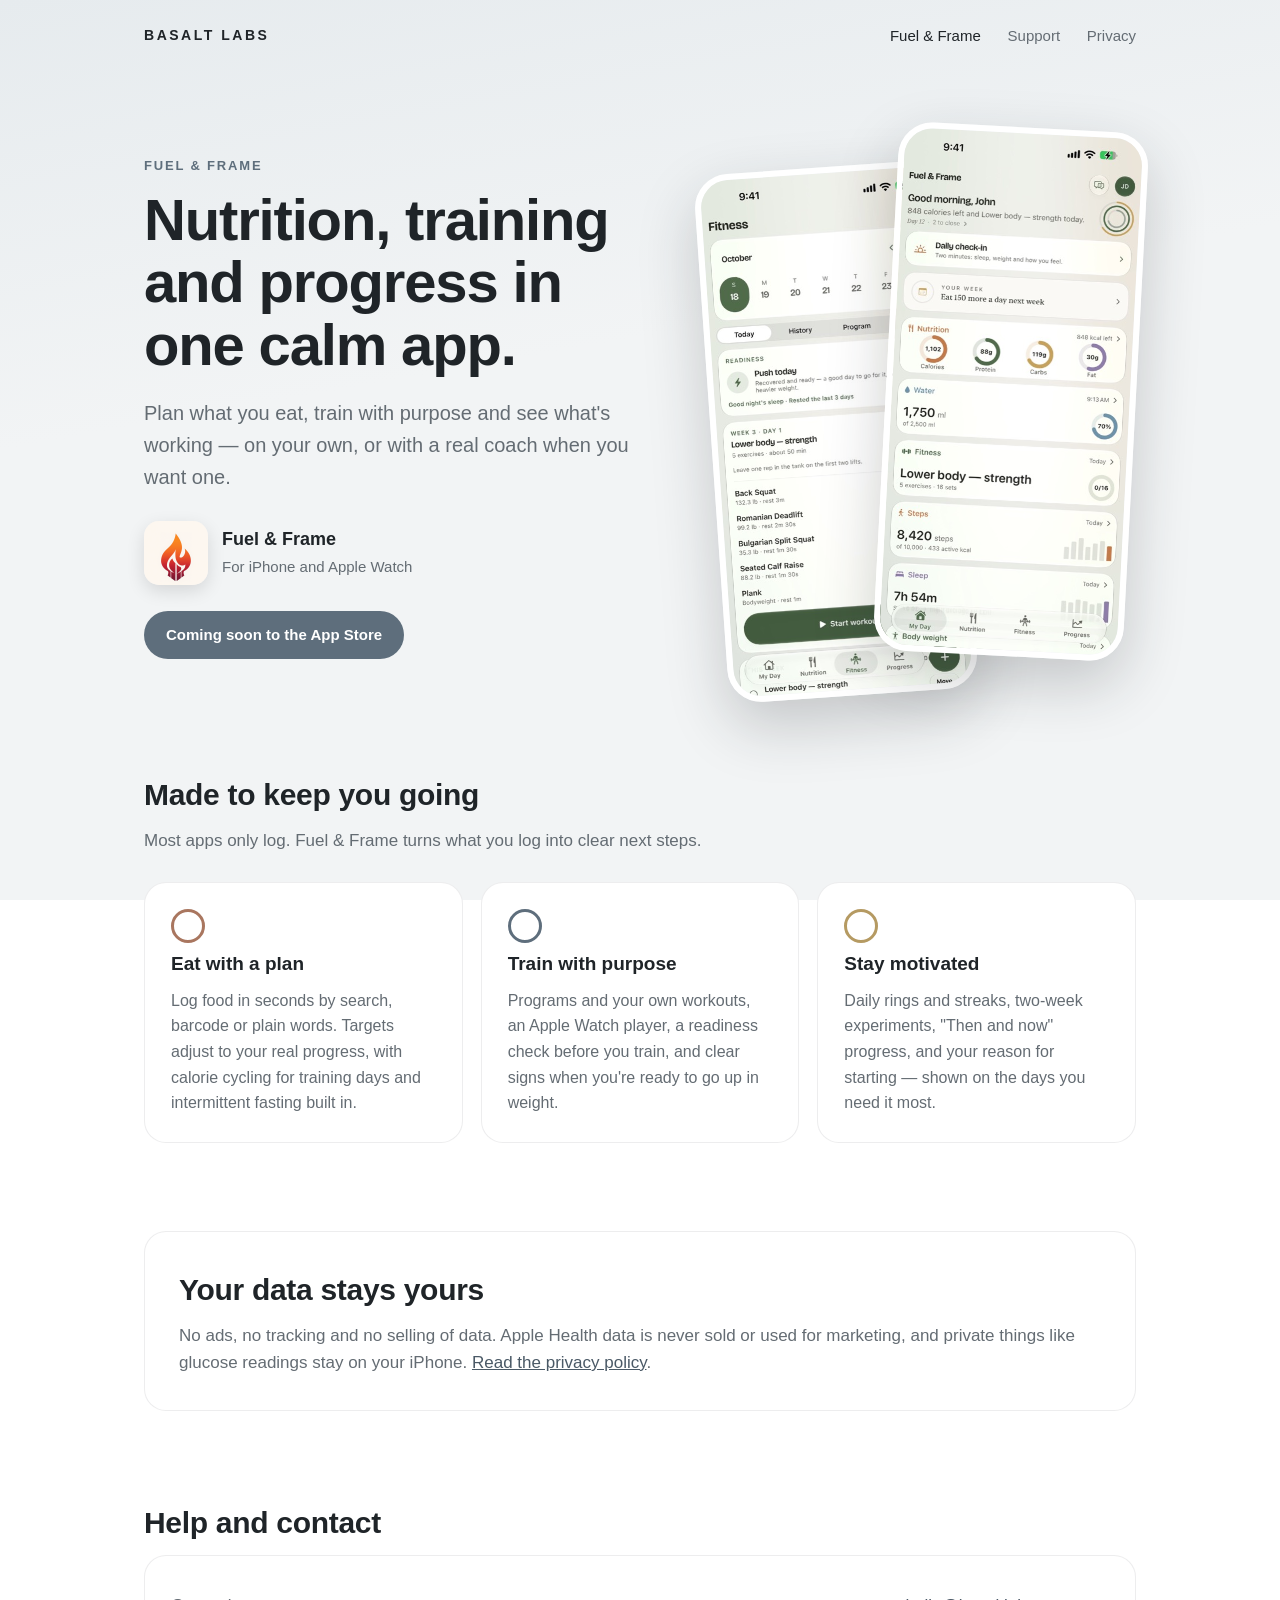
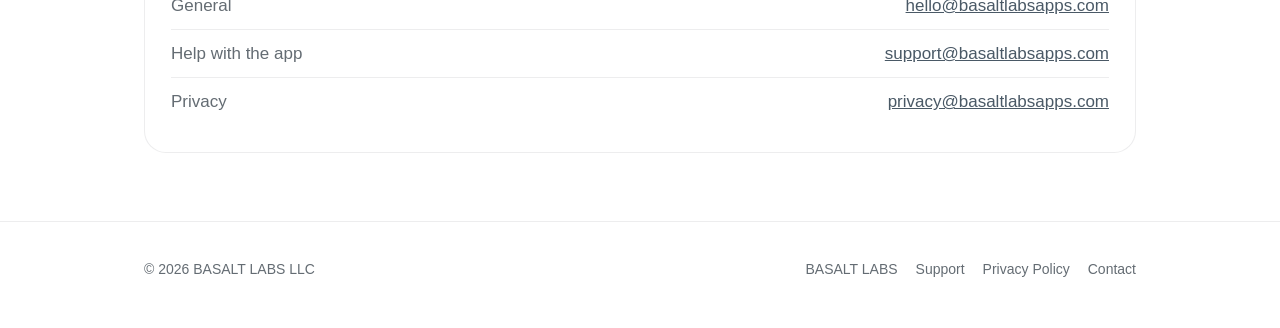
==== fuel-and-frame/index.html @ 99db5173 "BASALT LABS website: studio home, Fuel & Frame pages, support and privacy" ====
<!DOCTYPE html>
<html lang="en">
<head>
<meta charset="utf-8">
<meta name="viewport" content="width=device-width, initial-scale=1">
<title>Fuel &amp; Frame — by BASALT LABS</title>
<meta name="description" content="Fuel & Frame by BASALT LABS: nutrition, training and progress in one calm app, on your own or with a real coach.">
<link rel="icon" href="/favicon.png">
<link rel="stylesheet" href="/styles.css">
</head>
<body>

<header class="site">
  <div class="wrap">
    <a class="brand" href="/">BASALT LABS</a>
    <nav>
      <a href="/fuel-and-frame/" aria-current="page">Fuel &amp; Frame</a>
      <a href="/fuel-and-frame/support/">Support</a>
      <a href="/fuel-and-frame/privacy/">Privacy</a>
    </nav>
  </div>
</header>

<main class="wrap">
  <div class="hero">
    <div>
      <div class="eyebrow">Fuel &amp; Frame</div>
      <h1>Nutrition, training and progress in one calm app.</h1>
      <p class="lead">Plan what you eat, train with purpose and see what's working — on your own, or with a real coach when you want one.</p>
      <div class="app-row">
        <img src="/img/icon.png" alt="Fuel &amp; Frame app icon">
        <div><strong>Fuel &amp; Frame</strong><span>For iPhone and Apple Watch</span></div>
      </div>
      <span class="pill">Coming soon to the App Store</span>
    </div>
    <div class="phones" aria-hidden="true">
      <img src="/img/fitness.jpg" alt="">
      <img src="/img/today.jpg" alt="">
    </div>
  </div>

  <section>
    <h2>Made to keep you going</h2>
    <p class="sub">Most apps only log. Fuel &amp; Frame turns what you log into clear next steps.</p>
    <div class="grid3">
      <div class="card">
        <div class="dot warm"></div>
        <h3>Eat with a plan</h3>
        <p>Log food in seconds by search, barcode or plain words. Targets adjust to your real progress, with calorie cycling for training days and intermittent fasting built in.</p>
      </div>
      <div class="card">
        <div class="dot"></div>
        <h3>Train with purpose</h3>
        <p>Programs and your own workouts, an Apple Watch player, a readiness check before you train, and clear signs when you're ready to go up in weight.</p>
      </div>
      <div class="card">
        <div class="dot gold"></div>
        <h3>Stay motivated</h3>
        <p>Daily rings and streaks, two-week experiments, "Then and now" progress, and your reason for starting — shown on the days you need it most.</p>
      </div>
    </div>
  </section>

  <section>
    <div class="privacy-band">
      <h2>Your data stays yours</h2>
      <p class="sub" style="margin-bottom:0">No ads, no tracking and no selling of data. Apple Health data is never sold or used for marketing, and private things like glucose readings stay on your iPhone. <a href="/fuel-and-frame/privacy/">Read the privacy policy</a>.</p>
    </div>
  </section>

  <section id="contact">
    <h2>Help and contact</h2>
    <div class="card">
      <ul class="contact-list">
        <li><span>General</span><a href="mailto:hello@basaltlabsapps.com">hello@basaltlabsapps.com</a></li>
        <li><span>Help with the app</span><a href="mailto:support@basaltlabsapps.com">support@basaltlabsapps.com</a></li>
        <li><span>Privacy</span><a href="mailto:privacy@basaltlabsapps.com">privacy@basaltlabsapps.com</a></li>
      </ul>
    </div>
  </section>
</main>

<footer class="site">
  <div class="wrap">
    <span>© 2026 BASALT LABS LLC</span>
    <span><a href="/">BASALT LABS</a><a href="/fuel-and-frame/support/">Support</a><a href="/fuel-and-frame/privacy/">Privacy Policy</a><a href="mailto:hello@basaltlabsapps.com">Contact</a></span>
  </div>
</footer>

</body>
</html>
---- styles.css ----
/* BASALT LABS — calm, light-first, Mist & Slate palette */
:root {
  --bg: #F2F4F5;
  --surface: #FFFFFF;
  --tint: #E6EBEE;
  --text: #1F2428;
  --text-2: #646C73;
  --accent: #5E6E7C;
  --accent-deep: #4A5966;
  --warm: #A9765F;
  --hairline: rgba(31, 36, 40, 0.08);
  --radius: 22px;
}
@media (prefers-color-scheme: dark) {
  :root {
    --bg: #202427;
    --surface: #2A2F33;
    --tint: #283036;
    --text: #EEF1F3;
    --text-2: #A3ABB2;
    --accent: #AEBDCA;
    --accent-deep: #C3D0DB;
    --warm: #D8AF9C;
    --hairline: rgba(238, 241, 243, 0.08);
  }
}
* { box-sizing: border-box; }
html { -webkit-text-size-adjust: 100%; }
body {
  margin: 0;
  font-family: -apple-system, BlinkMacSystemFont, "SF Pro Text", "Segoe UI", Helvetica, Arial, sans-serif;
  color: var(--text);
  background: linear-gradient(170deg, var(--tint), var(--bg) 40%) fixed;
  line-height: 1.6;
  font-size: 17px;
}
a { color: var(--accent-deep); }
.wrap { max-width: 1040px; margin: 0 auto; padding: 0 24px; }

/* Header */
header.site { padding: 22px 0; }
header.site .wrap { display: flex; align-items: center; justify-content: space-between; }
.brand { font-weight: 700; letter-spacing: 0.18em; font-size: 14px; color: var(--text); text-decoration: none; }
nav a { color: var(--text-2); text-decoration: none; margin-left: 22px; font-size: 15px; }
nav a:hover, nav a[aria-current="page"] { color: var(--text); }

/* Hero */
.hero { padding: 56px 0 40px; display: grid; grid-template-columns: 1.1fr 0.9fr; gap: 48px; align-items: center; }
.eyebrow { font-size: 13px; font-weight: 700; letter-spacing: 0.14em; color: var(--accent); text-transform: uppercase; }
h1 { font-size: clamp(36px, 5.4vw, 58px); line-height: 1.08; letter-spacing: -0.02em; margin: 12px 0 18px; }
.lead { font-size: 20px; color: var(--text-2); max-width: 34em; }
.app-row { display: flex; align-items: center; gap: 14px; margin-top: 28px; }
.app-row img { width: 64px; height: 64px; border-radius: 15px; box-shadow: 0 6px 18px rgba(0,0,0,0.12); }
.app-row strong { display: block; font-size: 18px; }
.app-row span { color: var(--text-2); font-size: 15px; }
.pill { display: inline-block; margin-top: 26px; padding: 12px 22px; border-radius: 999px; background: var(--accent); color: var(--surface); font-weight: 600; font-size: 15px; text-decoration: none; }
.phones { position: relative; height: 560px; }
.phones img {
  position: absolute; width: 250px; border-radius: 34px;
  box-shadow: 0 24px 60px rgba(31, 36, 40, 0.22); border: 6px solid var(--surface);
}
.phones img:nth-child(1) { left: 0; top: 40px; transform: rotate(-4deg); }
.phones img:nth-child(2) { right: 0; top: 0; transform: rotate(3deg); z-index: 1; }

/* Sections */
section { padding: 44px 0; }
h2 { font-size: 30px; letter-spacing: -0.01em; margin: 0 0 8px; }
.sub { color: var(--text-2); margin: 0 0 28px; }
.grid3 { display: grid; grid-template-columns: repeat(3, 1fr); gap: 18px; }
.card { background: var(--surface); border-radius: var(--radius); padding: 26px; border: 1px solid var(--hairline); }
.card h3 { margin: 6px 0 8px; font-size: 19px; }
.card p { margin: 0; color: var(--text-2); font-size: 16px; }
.dot { width: 34px; height: 34px; border-radius: 50%; border: 3px solid var(--accent); }
.dot.warm { border-color: var(--warm); }
.dot.gold { border-color: #B59A62; }
.privacy-band { background: var(--surface); border-radius: var(--radius); padding: 34px; border: 1px solid var(--hairline); }
.contact-list { list-style: none; padding: 0; margin: 0; }
.contact-list li { padding: 10px 0; border-top: 1px solid var(--hairline); display: flex; justify-content: space-between; gap: 16px; flex-wrap: wrap; }
.contact-list li:first-child { border-top: 0; }
.contact-list span { color: var(--text-2); }

/* Text pages (support, privacy) */
.doc { max-width: 760px; margin: 0 auto; padding: 24px 24px 64px; }
.doc h1 { font-size: clamp(32px, 4.6vw, 44px); }
.doc h2 { font-size: 22px; margin-top: 2em; color: var(--accent-deep); }
.doc h3 { font-size: 18px; margin: 1.4em 0 0.3em; }
.doc .updated { color: var(--text-2); font-size: 15px; }
.doc ul { padding-left: 1.2em; }
.doc li { margin: 0.35em 0; }
.callout { background: var(--surface); border-left: 4px solid var(--accent); padding: 14px 18px; border-radius: 10px; margin: 1.5em 0; }

/* Footer */
footer.site { padding: 36px 0 48px; color: var(--text-2); font-size: 14px; border-top: 1px solid var(--hairline); margin-top: 24px; }
footer.site .wrap { display: flex; justify-content: space-between; gap: 16px; flex-wrap: wrap; }
footer.site a { color: var(--text-2); margin-left: 18px; text-decoration: none; }
footer.site a:first-child { margin-left: 0; }

@media (max-width: 820px) {
  .hero { grid-template-columns: 1fr; padding-top: 24px; }
  .phones { height: 430px; max-width: 420px; margin: 0 auto; width: 100%; }
  .phones img { width: 195px; }
  .grid3 { grid-template-columns: 1fr; }
  nav a { margin-left: 14px; }
}

/* Studio home: apps grid */
.studio-hero { padding: 72px 0 36px; max-width: 760px; }
.apps { display: grid; grid-template-columns: repeat(2, 1fr); gap: 18px; }
.app-card { display: flex; gap: 18px; align-items: center; background: var(--surface); border-radius: var(--radius); padding: 22px; border: 1px solid var(--hairline); text-decoration: none; color: var(--text); }
.app-card:hover { border-color: var(--accent); }
.app-card img { width: 72px; height: 72px; border-radius: 17px; box-shadow: 0 6px 18px rgba(0,0,0,0.12); }
.app-card h3 { margin: 0 0 4px; font-size: 20px; }
.app-card p { margin: 0; color: var(--text-2); font-size: 15px; }
.app-card .soon { width: 72px; height: 72px; border-radius: 17px; border: 2px dashed var(--hairline); display: grid; place-items: center; color: var(--text-2); font-size: 28px; flex: none; }
.app-card.muted { cursor: default; }
.app-card.muted:hover { border-color: var(--hairline); }
.link-list { list-style: none; padding: 0; }
.link-list li { padding: 14px 0; border-top: 1px solid var(--hairline); }
@media (max-width: 820px) { .apps { grid-template-columns: 1fr; } }
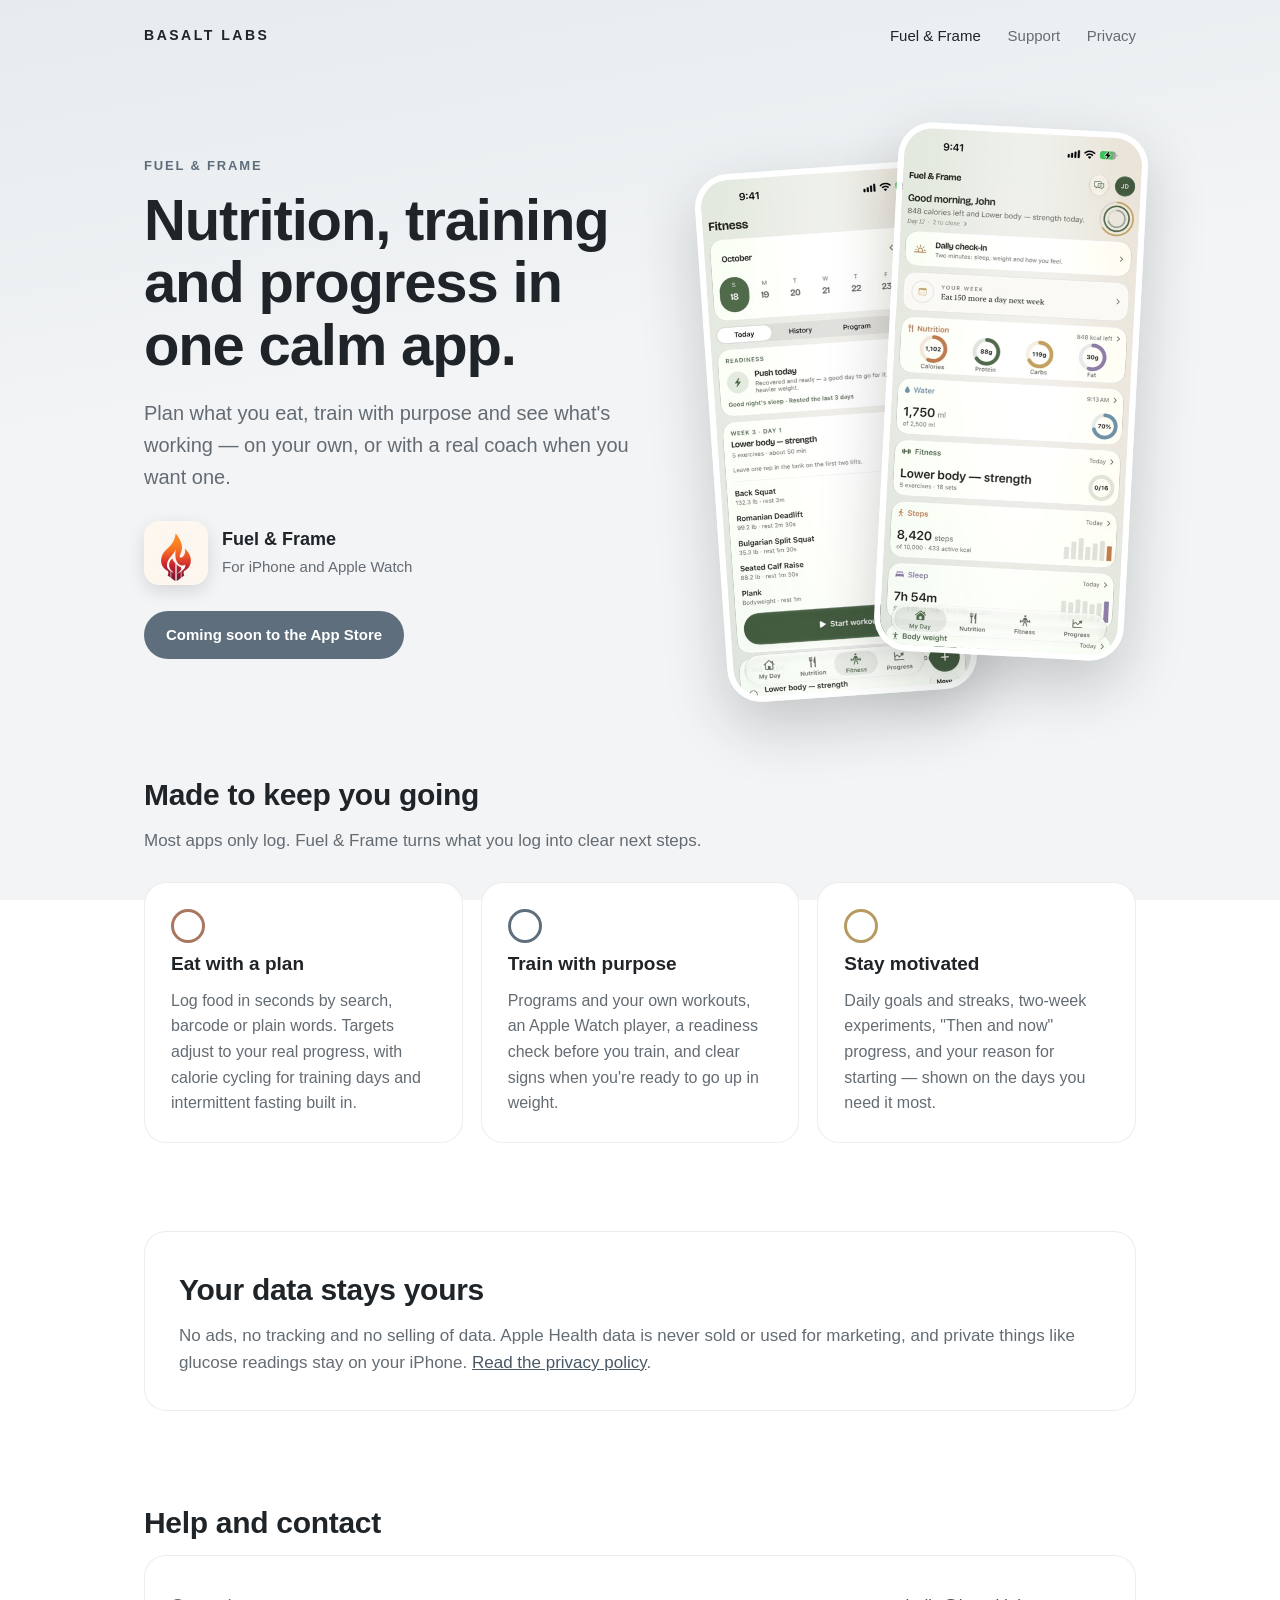
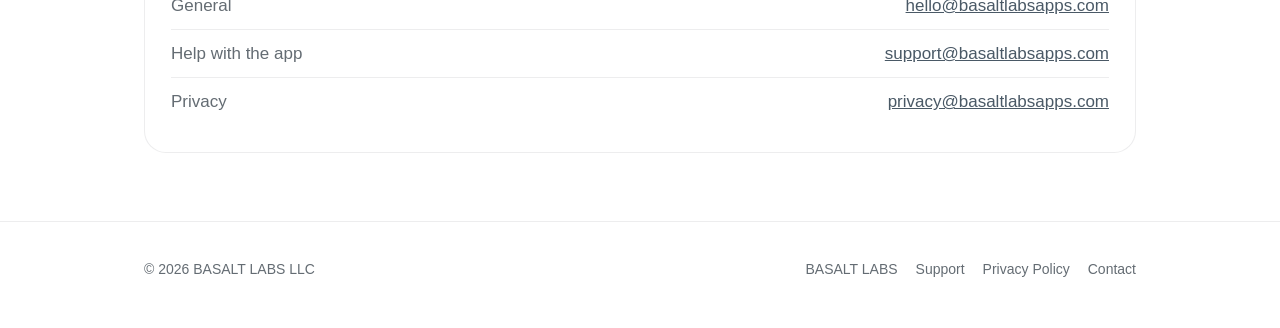
==== commit 8ee0a109: "Goals wording: daily goals you hit, not rings you close (matches the app) Co-Authored-By: Claude Opu" ====
--- a/fuel-and-frame/index.html
+++ b/fuel-and-frame/index.html
@@ -56,7 +56,7 @@
       <div class="card">
         <div class="dot gold"></div>
         <h3>Stay motivated</h3>
-        <p>Daily rings and streaks, two-week experiments, "Then and now" progress, and your reason for starting — shown on the days you need it most.</p>
+        <p>Daily goals and streaks, two-week experiments, "Then and now" progress, and your reason for starting — shown on the days you need it most.</p>
       </div>
     </div>
   </section>
